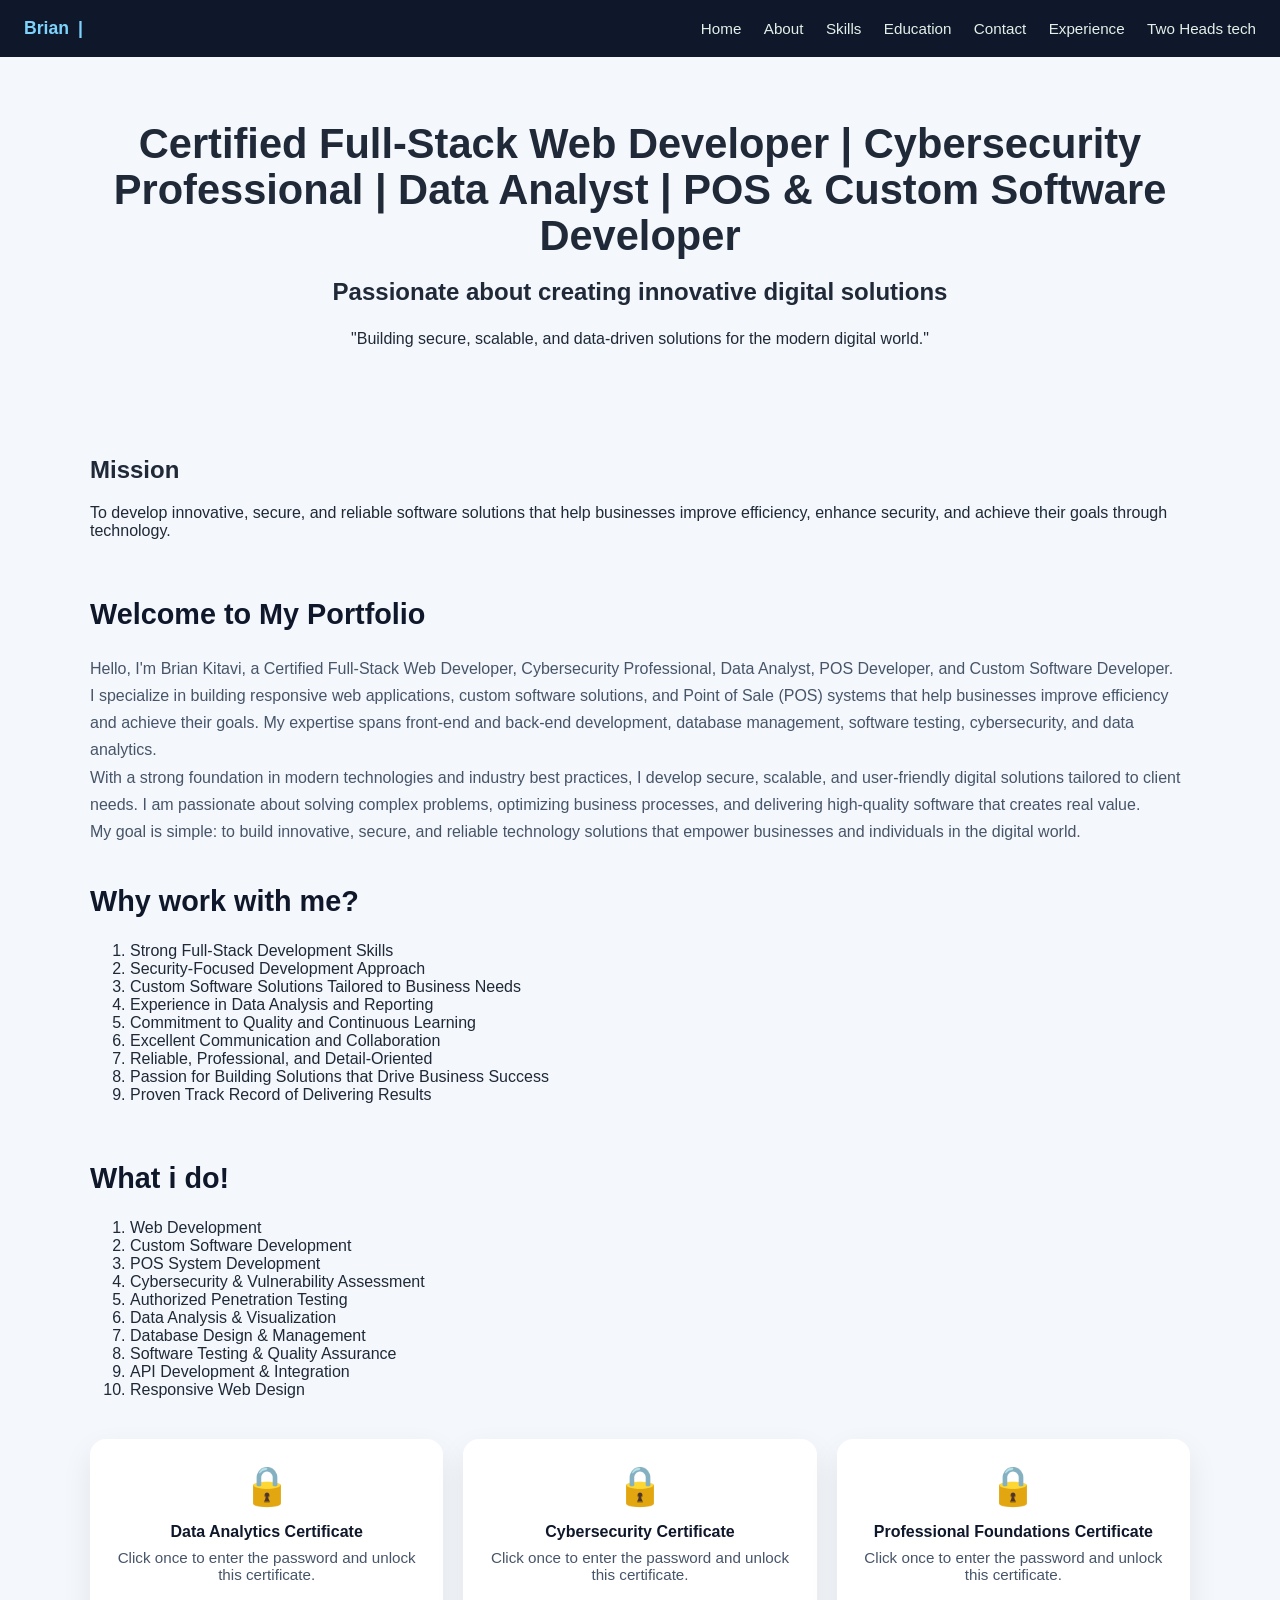
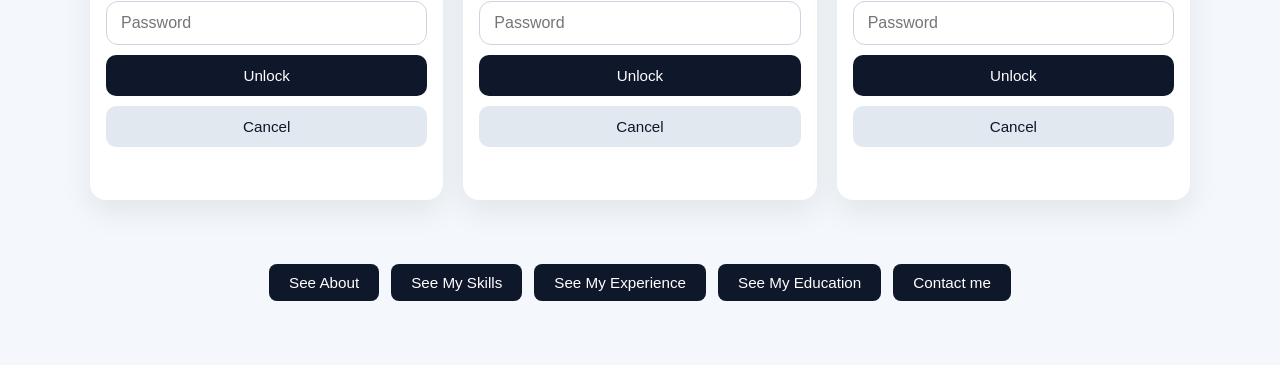
==== index.html @ 3fee1cb8 "Rename Homepage.html to index.html" ====
<!DOCTYPE html>
<html lang="en">
<head>
  <meta charset="UTF-8" />
  <meta name="viewport" content="width=device-width, initial-scale=1.0" />
  <title>Portfolio Home</title>
  <style>
    body {
      margin: 0;
      font-family: Arial, sans-serif;
      background: #f4f7fb;
      color: #1f2937;
    }
    .navbar {
      display: flex;
      justify-content: space-between;
      align-items: center;
      padding: 18px 24px;
      background: #0f172a;
      color: #fff;
    }
    .navbar .brand {
      font-size: 1.1rem;
      font-weight: 700;
      display: flex;
      align-items: center;
      gap: 6px;
    }
    .animated-name {
      color: #7dd3fc;
      position: relative;
      display: inline-block;
    }
    .animated-name::after {
      content: '|';
      display: inline-block;
      margin-left: 4px;
      animation: blink 1s infinite;
    }
    @keyframes blink {
      0%, 50% { opacity: 1; }
      51%, 100% { opacity: 0; }
    }
    .navbar nav a {
      color: #e2f0e9;
      text-decoration: none;
      margin-left: 18px;
      font-size: 0.95rem;
    }
    .navbar nav a:hover {
      color: #7dd3fc;
    }
    .hero {
      max-width: 1100px;
      margin: 0 auto;
      padding: 64px 24px;
      text-align: center;
    }
    .hero h1 {
      font-size: 2.6rem;
      margin: 0 0 16px;
      line-height: 1.1;
    }
    .hero p {
      max-width: 720px;
      margin: 0 auto 24px;
      color: #475569;
      line-height: 1.7;
    }
    .overview {
      max-width: 1100px;
      margin: 0 auto 40px;
      padding: 0 24px;
    }
    .overview h2 {
      margin-top: 0;
      font-size: 1.8rem;
      color: #0f172a;
    }
    .overview p {
      color: #475569;
      line-height: 1.7;
      margin-bottom: 0;
    }
    .gallery {
      max-width: 1100px;
      margin: 0 auto 40px;
      padding: 0 24px;
      display: grid;
      grid-template-columns: repeat(auto-fit, minmax(240px, 1fr));
      gap: 20px;
    }
    .gallery-item {
      background: #fff;
      border-radius: 16px;
      overflow: hidden;
      box-shadow: 0 12px 30px rgba(15, 23, 42, 0.08);
      transition: transform 0.25s ease, box-shadow 0.25s ease;
      text-decoration: none;
      color: inherit;
      cursor: pointer;
      padding: 24px 16px;
      min-height: 180px;
      display: flex;
      flex-direction: column;
      justify-content: center;
      align-items: center;
      text-align: center;
    }
    .gallery-item:hover {
      transform: translateY(-6px);
      box-shadow: 0 18px 40px rgba(15, 23, 42, 0.12);
    }
    .gallery-item .lock-icon {
      font-size: 2.4rem;
      margin-bottom: 14px;
    }
    .gallery-item .card-title {
      font-size: 1rem;
      font-weight: 700;
      color: #0f172a;
    }
    .gallery-item .card-text {
      margin-top: 8px;
      color: #475569;
      font-size: 0.95rem;
    }
    .card-form {
      width: 100%;
      margin-top: 18px;
      display: flex;
      flex-direction: column;
      gap: 10px;
      align-items: stretch;
    }
    .card-form input {
      width: 100%;
      padding: 12px 14px;
      border: 1px solid #cbd5e1;
      border-radius: 12px;
      font-size: 1rem;
      box-sizing: border-box;
    }
    .card-form button {
      padding: 12px 16px;
      font-size: 0.95rem;
      border-radius: 10px;
      border: none;
      cursor: pointer;
    }
    .card-form .unlock-button {
      background: #0f172a;
      color: #fff;
    }
    .card-form .cancel-button {
      background: #e2e8f0;
      color: #0f172a;
    }
    .card-form .password-message {
      margin: 0;
      color: #b91c1c;
      min-height: 1.2rem;
      font-size: 0.95rem;
    }
    .btn-panel {
      max-width: 1100px;
      max-width: 1100px;
      margin: 0 auto 40px;
      padding: 24px;
      display: flex;
      gap: 12px;
      flex-wrap: wrap;
      justify-content: center;
    }
    .btn-panel button {
      padding: 10px 20px;
      background: #0f172a;
      color: #fff;
      border: none;
      border-radius: 8px;
      cursor: pointer;
      font-size: 0.95rem;
      transition: background 0.25s ease;
    }
    .btn-panel button:hover {
      background: #1e293b;
    }
    footer {
      background: #0f172a;
      color: #cbd5e1;
      padding: 24px;
      text-align: center;
      font-size: 0.95rem;
    }

    /* Education password modal */
    .modal-overlay {
      position: fixed;
      inset: 0;
      display: flex;
      align-items: center;
      justify-content: center;
      background: rgba(15, 23, 42, 0.76);
      padding: 20px;
      z-index: 9999;
    }
    .modal-overlay.hidden { display: none; }
    .password-modal {
      width: 100%;
      max-width: 420px;
      background: #fff;
      border-radius: 18px;
      padding: 24px;
      box-shadow: 0 20px 50px rgba(15, 23, 42, 0.22);
    }
    .password-modal h2 { margin: 0 0 12px; font-size: 1.3rem; color: #0f172a; }
    .password-modal p { margin: 0 0 18px; color: #475569; line-height: 1.5; }
    .password-modal input {
      width: 100%;
      padding: 12px 14px;
      border: 1px solid #cbd5e1;
      border-radius: 12px;
      font-size: 1rem;
      margin-bottom: 12px;
      box-sizing: border-box;
    }
    .password-modal .modal-buttons {
      display: flex;
      gap: 10px;
      justify-content: flex-end;
      flex-wrap: wrap;
    }
    .password-modal button {
      border: none;
      padding: 12px 16px;
      border-radius: 12px;
      cursor: pointer;
      font-weight: 700;
      font-size: 0.95rem;
    }
    .password-modal .unlock {
      background: #0f172a;
      color: #fff;
    }
    .password-modal .cancel {
      background: #e5e7eb;
      color: #0f172a;
    }
    .password-modal .password-error {
      margin: 0;
      min-height: 1.2rem;
      color: #b91c1c;
      font-size: 0.95rem;
    }

  </style>
</head>
<body>
  <header class="navbar">
    <div class="brand"> <span id="animatedName" class="animated-name"></span></div>
    <nav>
      <a href="Homepage.html">Home</a>
      <a href="about.html">About</a>
      <a href="skills.html">Skills</a>
      <a href="education.html">Education</a>
      <a href="contact.html">Contact</a>
      <a href="experience.html">Experience</a>
      <a href="Twoheads.html">Two Heads tech</a>
    </nav>
  </header>

  <main>
    <section class="hero">
      <h1>Certified Full-Stack Web Developer | Cybersecurity Professional | Data Analyst | POS & Custom Software Developer</h1>
      <h2>Passionate about creating innovative digital solutions</h2>
      <p><blockquote>"Building secure, scalable, and data-driven solutions for the modern digital world."</blockquote></p>
    </section>
    <section class="overview">
        <div class="container">
        <h1>Mission</h1>
      To develop innovative, secure, and reliable software solutions that help businesses improve efficiency, enhance security, and achieve their goals through technology.
        </div>
        <br>
    </section>
    <section class="overview">
        <div class="container">
            <h2>Welcome to My Portfolio</h2>
            <p>Hello, I'm Brian Kitavi, a Certified Full-Stack Web Developer, Cybersecurity Professional, Data Analyst, POS Developer, and Custom Software Developer.<br>
                I specialize in building responsive web applications, custom software solutions, and Point of Sale (POS) systems that help businesses improve efficiency and achieve their goals. My expertise spans front-end and back-end development, database management, software testing, cybersecurity, and data analytics.<br>
                With a strong foundation in modern technologies and industry best practices, I develop secure, scalable, and user-friendly digital solutions tailored to client needs. I am passionate about solving complex problems, optimizing business processes, and delivering high-quality software that creates real value.<br>
                My goal is simple: to build innovative, secure, and reliable technology solutions that empower businesses and individuals in the digital world.</p>
        </div>
    </section>
    <section class="section overview">
        <div class="card">
          <h2>Why work with me?</h2>
          <ol>
            <li>Strong Full-Stack Development Skills</li>
            <li>Security-Focused Development Approach</li>
            <li>Custom Software Solutions Tailored to Business Needs</li>
            <li>Experience in Data Analysis and Reporting</li>
            <li>Commitment to Quality and Continuous Learning</li>
            <li>Excellent Communication and Collaboration</li>
            <li>Reliable, Professional, and Detail-Oriented </li>
            <li>Passion for Building Solutions that Drive Business Success</li>
            <li>Proven Track Record of Delivering Results</li>
          </ol>

        </div>
        </section>
        <br>
        <section class="section overview" >
          <div class="card" background-color="#e2f0e9">
            <h2>What i do!</h2>
            <ol>
                <li>Web Development</li>
                <li>Custom Software Development</li>
                <li>POS System Development</li>
                <li>Cybersecurity & Vulnerability Assessment</li>
                <li>Authorized Penetration Testing</li>
                <li>Data Analysis & Visualization</li>
                <li>Database Design & Management</li>
                <li>Software Testing & Quality Assurance</li>
                <li>API Development & Integration</li>
                <li>Responsive Web Design</li>
            </ol>
          </div>
        </section>
    </section>

    <section class="gallery" id="gallery">
      <!-- JavaScript will add image cards here -->
    </section>

    <section class="btn-panel">
      <button type="button" data-action="About">See About</button>
      <button type="button" data-action="skills">See My Skills</button>
      <button type="button" data-action="experience">See My Experience</button>
      <button type="button" data-action="education">See My Education</button>
      <button type="button" data-action="contact">Contact me</button>
    </section>
  </main>

  <div id="education-modal" class="modal-overlay hidden" aria-hidden="true">
    <div class="password-modal" role="dialog" aria-modal="true" aria-labelledby="password-modal-title">
      <h2 id="password-modal-title">Unlock Education</h2>
      <p>Enter the password to access the Education section.</p>
      <input id="education-password-input" type="password" placeholder="Password" autocomplete="off" />
      <p id="education-password-error" class="password-error"></p>
      <div class="modal-buttons">
        <button id="education-password-submit" class="unlock" type="button">Unlock</button>
        <button id="education-password-cancel" class="cancel" type="button">Cancel</button>
      </div>
    </div>
  </div>

  <script>
    const images = [
      {
        src: 'Academic.certs/data-analytics-certificate-brian-kitavi.png',
        alt: 'Data Analytics Certificate',
        title: 'Data Analytics Certificate',
        href: 'Academic.certs/data-analytics-certificate-brian-kitavi.png'
      },
      {
        src: 'Academic.certs/159-cybersecurity-certificate-brian-kitavi (2).png',
        alt: 'Cybersecurity Certificate',
        title: 'Cybersecurity Certificate',
        href: 'Academic.certs/159-cybersecurity-certificate-brian-kitavi (2).png'
      },
      {
        src: 'Academic.certs/89-professional-foundations-certificate-brian-kitavi (1).png',
        alt: 'Professional Foundations Certificate',
        title: 'Professional Foundations Certificate',
        href: 'Academic.certs/89-professional-foundations-certificate-brian-kitavi (1).png'
      }

    ];

    const gallery = document.getElementById('gallery');
    const animatedName = document.getElementById('animatedName');
    const nameText = ' Brian Kitavi';
    const certificatePassword = 'Brian2009';

    let nameIndex = 0;
    const nameTimer = setInterval(() => {
      if (animatedName) {
        animatedName.textContent = nameText.slice(0, nameIndex);
      }
      nameIndex += 1;
      if (nameIndex > nameText.length) {
        clearInterval(nameTimer);
      }
    }, 150);

    images.forEach(item => {
      const card = document.createElement('div');
      card.className = 'gallery-item';
      card.tabIndex = 0;

      const icon = document.createElement('div');
      icon.className = 'lock-icon';
      icon.textContent = '🔒';

      const title = document.createElement('span');
      title.className = 'card-title';
      title.textContent = item.title;

      const text = document.createElement('span');
      text.className = 'card-text';
      text.textContent = 'Click once to enter the password and unlock this certificate.';

      const form = document.createElement('div');
      form.className = 'card-form';
      form.hidden = true;

      const input = document.createElement('input');
      input.type = 'password';
      input.placeholder = 'Password';
      input.setAttribute('aria-label', 'Certificate password');

      const unlockButton = document.createElement('button');
      unlockButton.className = 'unlock-button';
      unlockButton.type = 'button';
      unlockButton.textContent = 'Unlock';

      const cancelButton = document.createElement('button');
      cancelButton.className = 'cancel-button';
      cancelButton.type = 'button';
      cancelButton.textContent = 'Cancel';

      const message = document.createElement('p');
      message.className = 'password-message';
      message.textContent = '';

      form.appendChild(input);
      form.appendChild(unlockButton);
      form.appendChild(cancelButton);
      form.appendChild(message);

      card.appendChild(icon);
      card.appendChild(title);
      card.appendChild(text);
      card.appendChild(form);
      gallery.appendChild(card);

      const showForm = () => {
        if (form.hidden) {
          form.hidden = false;
          input.focus();
        }
      };

      const hideForm = () => {
        form.hidden = true;
        input.value = '';
        message.textContent = '';
      };

      const validatePassword = () => {
        if (input.value === certificatePassword) {
          window.open(item.href, '_blank');
          hideForm();
        } else {
          message.textContent = 'Incorrect password. Access denied.';
          input.focus();
        }
      };

      card.addEventListener('click', event => {
        if (event.target === unlockButton || event.target === cancelButton || event.target === input) {
          return;
        }
        showForm();
      });

      card.addEventListener('keydown', event => {
        if (event.key === 'Enter' || event.key === ' ') {
          event.preventDefault();
          showForm();
        }
      });

      unlockButton.addEventListener('click', validatePassword);
      cancelButton.addEventListener('click', hideForm);
      input.addEventListener('keydown', event => {
        if (event.key === 'Enter') {
          event.preventDefault();
          validatePassword();
        }
      });
    });

    const buttons = document.querySelectorAll('.btn-panel button');
    buttons.forEach(button => {
      button.addEventListener('click', function () {
        const action = this.dataset.action;
        if (action === 'About') {
          window.location.href = 'about.html';
        } else if (action === 'skills') {
          window.location.href = 'skills.html';
        } else if (action === 'experience') {
          window.location.href = 'experience.html';
        } else if (action === 'education') {
          showEducationModal('education.html');
        } else if (action === 'contact') {
          window.location.href = 'contact.html';
        }
      });
    });

    document.querySelectorAll('.navbar nav a[href$="education.html"]').forEach(link => {
      link.addEventListener('click', function (e) {
        e.preventDefault();
        showEducationModal(this.href);
      });
    });

    const EDUCATION_PASSWORD = 'Brian2009';
    const educationModal = document.getElementById('education-modal');
    const educationInput = document.getElementById('education-password-input');
    const educationError = document.getElementById('education-password-error');
    const educationSubmit = document.getElementById('education-password-submit');
    const educationCancel = document.getElementById('education-password-cancel');
    let educationTargetHref = 'education.html';

    function showEducationModal(href = 'education.html') {
      educationTargetHref = href;
      educationError.textContent = '';
      educationInput.value = '';
      educationModal.classList.remove('hidden');
      educationModal.setAttribute('aria-hidden', 'false');
      educationInput.focus();
    }

    function hideEducationModal() {
      educationModal.classList.add('hidden');
      educationModal.setAttribute('aria-hidden', 'true');
      educationError.textContent = '';
      educationInput.value = '';
    }

    function validateEducationPassword() {
      if (educationInput.value === EDUCATION_PASSWORD) {
        window.location.href = educationTargetHref;
      } else {
        educationError.textContent = 'Incorrect password. Please try again.';
        educationInput.focus();
      }
    }

    educationSubmit.addEventListener('click', validateEducationPassword);
    educationCancel.addEventListener('click', hideEducationModal);
    educationInput.addEventListener('keydown', function (e) {
      if (e.key === 'Enter') validateEducationPassword();
    });
    educationModal.addEventListener('click', function (e) {
      if (e.target === educationModal) hideEducationModal();
    });

  </script>
</body>
</html>
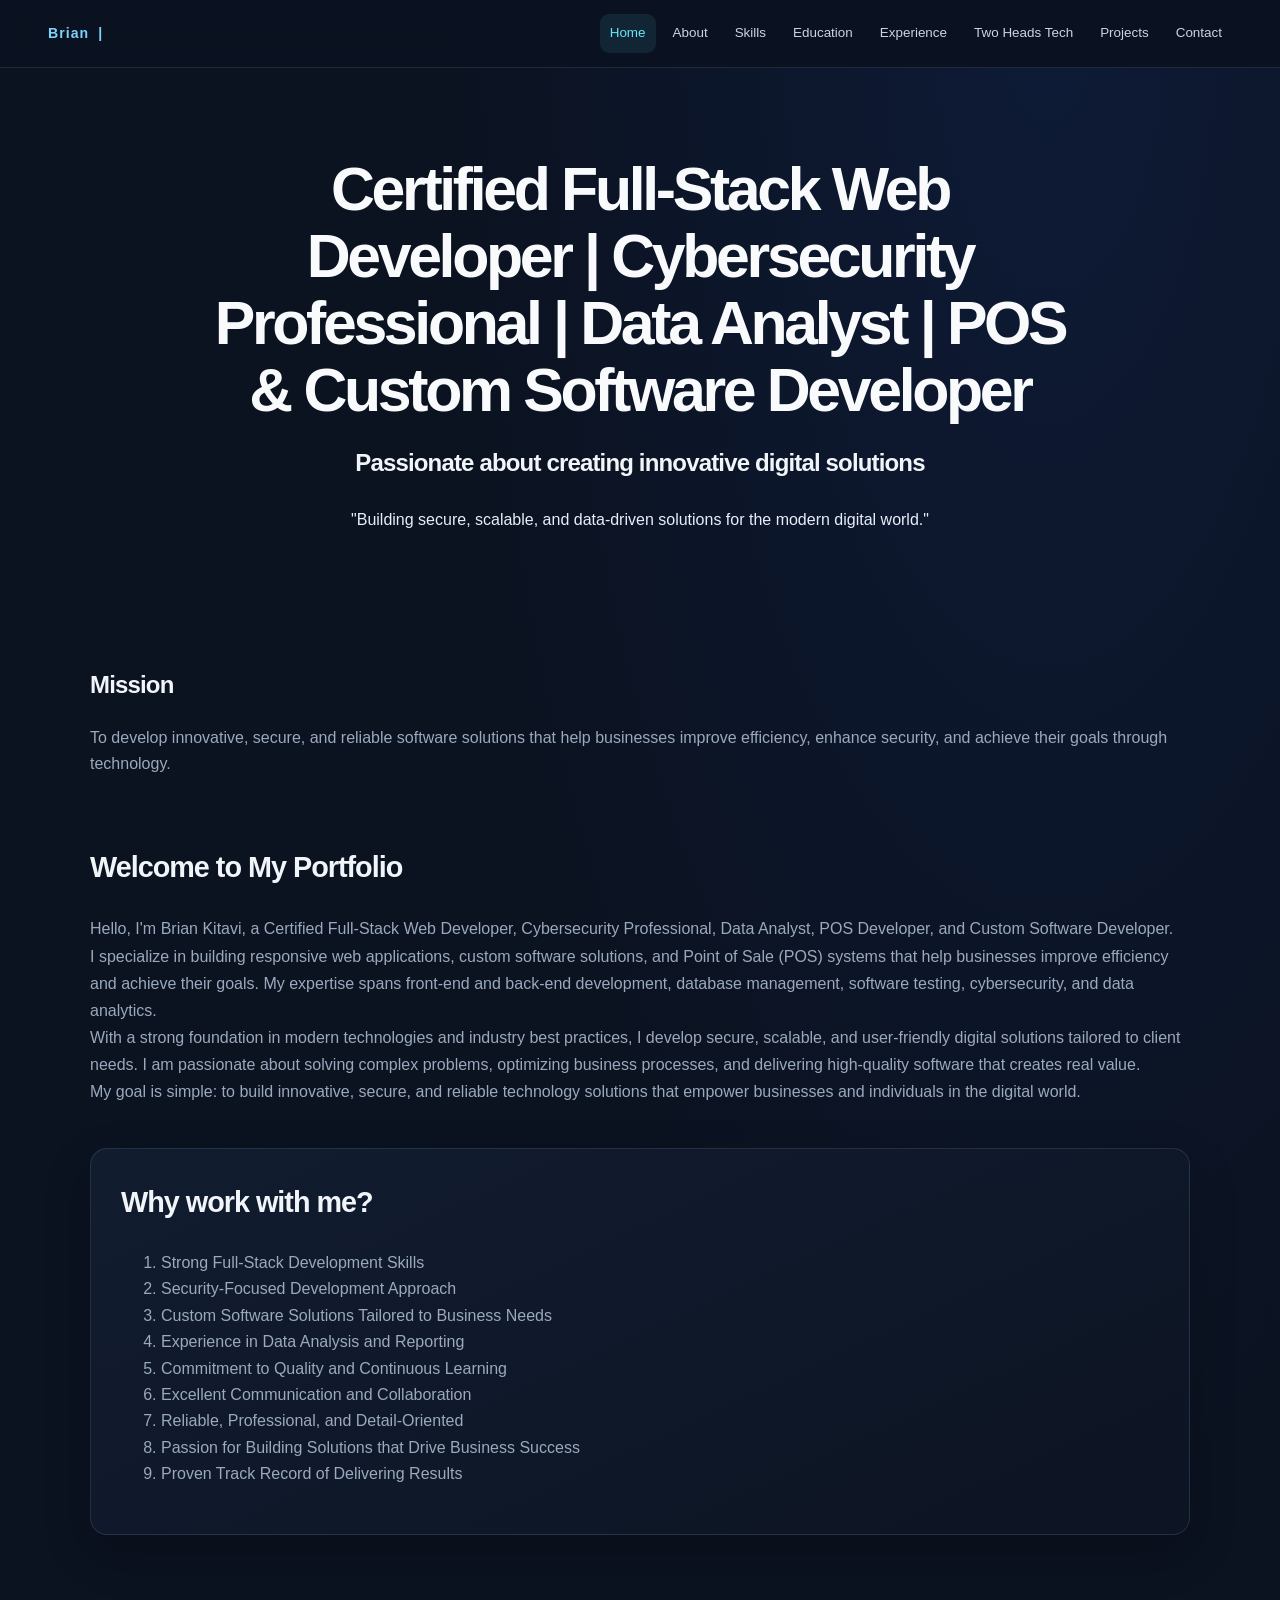
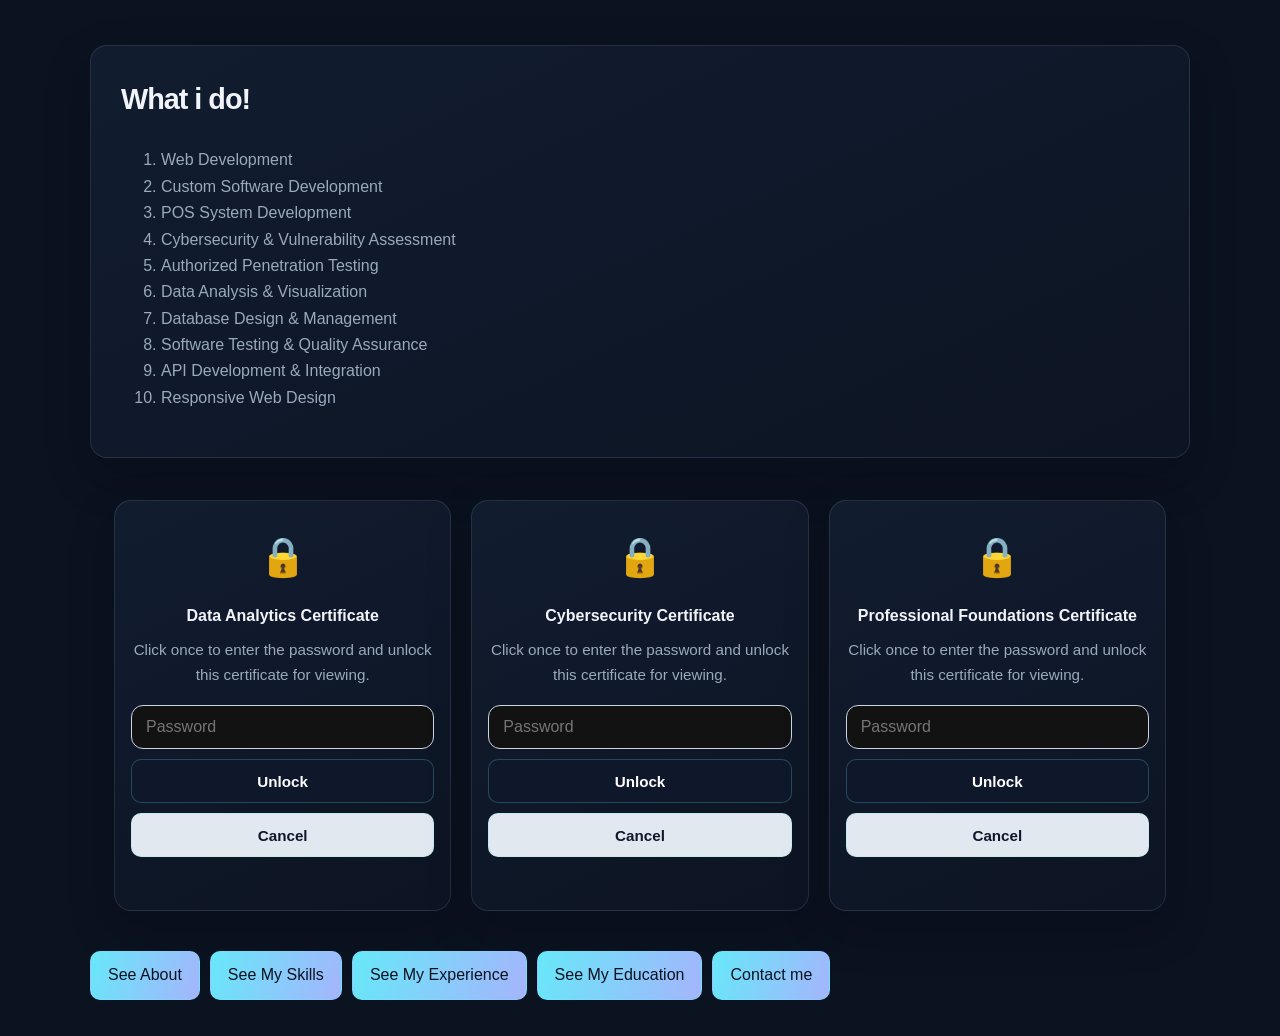
==== commit 7f1f0bfb: "Update portfolio with modern design, projects and assets" ====
--- a/index.html
+++ b/index.html
@@ -1,272 +1,26 @@
-
+﻿
 <!DOCTYPE html>
 <html lang="en">
 <head>
   <meta charset="UTF-8" />
   <meta name="viewport" content="width=device-width, initial-scale=1.0" />
   <title>Portfolio Home</title>
-  <style>
-    body {
-      margin: 0;
-      font-family: Arial, sans-serif;
-      background: #f4f7fb;
-      color: #1f2937;
-    }
-    .navbar {
-      display: flex;
-      justify-content: space-between;
-      align-items: center;
-      padding: 18px 24px;
-      background: #0f172a;
-      color: #fff;
-    }
-    .navbar .brand {
-      font-size: 1.1rem;
-      font-weight: 700;
-      display: flex;
-      align-items: center;
-      gap: 6px;
-    }
-    .animated-name {
-      color: #7dd3fc;
-      position: relative;
-      display: inline-block;
-    }
-    .animated-name::after {
-      content: '|';
-      display: inline-block;
-      margin-left: 4px;
-      animation: blink 1s infinite;
-    }
-    @keyframes blink {
-      0%, 50% { opacity: 1; }
-      51%, 100% { opacity: 0; }
-    }
-    .navbar nav a {
-      color: #e2f0e9;
-      text-decoration: none;
-      margin-left: 18px;
-      font-size: 0.95rem;
-    }
-    .navbar nav a:hover {
-      color: #7dd3fc;
-    }
-    .hero {
-      max-width: 1100px;
-      margin: 0 auto;
-      padding: 64px 24px;
-      text-align: center;
-    }
-    .hero h1 {
-      font-size: 2.6rem;
-      margin: 0 0 16px;
-      line-height: 1.1;
-    }
-    .hero p {
-      max-width: 720px;
-      margin: 0 auto 24px;
-      color: #475569;
-      line-height: 1.7;
-    }
-    .overview {
-      max-width: 1100px;
-      margin: 0 auto 40px;
-      padding: 0 24px;
-    }
-    .overview h2 {
-      margin-top: 0;
-      font-size: 1.8rem;
-      color: #0f172a;
-    }
-    .overview p {
-      color: #475569;
-      line-height: 1.7;
-      margin-bottom: 0;
-    }
-    .gallery {
-      max-width: 1100px;
-      margin: 0 auto 40px;
-      padding: 0 24px;
-      display: grid;
-      grid-template-columns: repeat(auto-fit, minmax(240px, 1fr));
-      gap: 20px;
-    }
-    .gallery-item {
-      background: #fff;
-      border-radius: 16px;
-      overflow: hidden;
-      box-shadow: 0 12px 30px rgba(15, 23, 42, 0.08);
-      transition: transform 0.25s ease, box-shadow 0.25s ease;
-      text-decoration: none;
-      color: inherit;
-      cursor: pointer;
-      padding: 24px 16px;
-      min-height: 180px;
-      display: flex;
-      flex-direction: column;
-      justify-content: center;
-      align-items: center;
-      text-align: center;
-    }
-    .gallery-item:hover {
-      transform: translateY(-6px);
-      box-shadow: 0 18px 40px rgba(15, 23, 42, 0.12);
-    }
-    .gallery-item .lock-icon {
-      font-size: 2.4rem;
-      margin-bottom: 14px;
-    }
-    .gallery-item .card-title {
-      font-size: 1rem;
-      font-weight: 700;
-      color: #0f172a;
-    }
-    .gallery-item .card-text {
-      margin-top: 8px;
-      color: #475569;
-      font-size: 0.95rem;
-    }
-    .card-form {
-      width: 100%;
-      margin-top: 18px;
-      display: flex;
-      flex-direction: column;
-      gap: 10px;
-      align-items: stretch;
-    }
-    .card-form input {
-      width: 100%;
-      padding: 12px 14px;
-      border: 1px solid #cbd5e1;
-      border-radius: 12px;
-      font-size: 1rem;
-      box-sizing: border-box;
-    }
-    .card-form button {
-      padding: 12px 16px;
-      font-size: 0.95rem;
-      border-radius: 10px;
-      border: none;
-      cursor: pointer;
-    }
-    .card-form .unlock-button {
-      background: #0f172a;
-      color: #fff;
-    }
-    .card-form .cancel-button {
-      background: #e2e8f0;
-      color: #0f172a;
-    }
-    .card-form .password-message {
-      margin: 0;
-      color: #b91c1c;
-      min-height: 1.2rem;
-      font-size: 0.95rem;
-    }
-    .btn-panel {
-      max-width: 1100px;
-      max-width: 1100px;
-      margin: 0 auto 40px;
-      padding: 24px;
-      display: flex;
-      gap: 12px;
-      flex-wrap: wrap;
-      justify-content: center;
-    }
-    .btn-panel button {
-      padding: 10px 20px;
-      background: #0f172a;
-      color: #fff;
-      border: none;
-      border-radius: 8px;
-      cursor: pointer;
-      font-size: 0.95rem;
-      transition: background 0.25s ease;
-    }
-    .btn-panel button:hover {
-      background: #1e293b;
-    }
-    footer {
-      background: #0f172a;
-      color: #cbd5e1;
-      padding: 24px;
-      text-align: center;
-      font-size: 0.95rem;
-    }
-
-    /* Education password modal */
-    .modal-overlay {
-      position: fixed;
-      inset: 0;
-      display: flex;
-      align-items: center;
-      justify-content: center;
-      background: rgba(15, 23, 42, 0.76);
-      padding: 20px;
-      z-index: 9999;
-    }
-    .modal-overlay.hidden { display: none; }
-    .password-modal {
-      width: 100%;
-      max-width: 420px;
-      background: #fff;
-      border-radius: 18px;
-      padding: 24px;
-      box-shadow: 0 20px 50px rgba(15, 23, 42, 0.22);
-    }
-    .password-modal h2 { margin: 0 0 12px; font-size: 1.3rem; color: #0f172a; }
-    .password-modal p { margin: 0 0 18px; color: #475569; line-height: 1.5; }
-    .password-modal input {
-      width: 100%;
-      padding: 12px 14px;
-      border: 1px solid #cbd5e1;
-      border-radius: 12px;
-      font-size: 1rem;
-      margin-bottom: 12px;
-      box-sizing: border-box;
-    }
-    .password-modal .modal-buttons {
-      display: flex;
-      gap: 10px;
-      justify-content: flex-end;
-      flex-wrap: wrap;
-    }
-    .password-modal button {
-      border: none;
-      padding: 12px 16px;
-      border-radius: 12px;
-      cursor: pointer;
-      font-weight: 700;
-      font-size: 0.95rem;
-    }
-    .password-modal .unlock {
-      background: #0f172a;
-      color: #fff;
-    }
-    .password-modal .cancel {
-      background: #e5e7eb;
-      color: #0f172a;
-    }
-    .password-modal .password-error {
-      margin: 0;
-      min-height: 1.2rem;
-      color: #b91c1c;
-      font-size: 0.95rem;
-    }
-
-  </style>
+  <link rel="stylesheet" href="css/Homepage.css" />
+  <link rel="stylesheet" href="css/site.css" />
+  <link rel="stylesheet" href="css/portfolio-theme.css" />
 </head>
 <body>
   <header class="navbar">
-    <div class="brand"> <span id="animatedName" class="animated-name"></span></div>
-    <nav>
-      <a href="Homepage.html">Home</a>
+    <a class="brand" href="index.html"><span id="animatedName" class="animated-name"></span></a>
+    <nav aria-label="Main navigation">
+      <a href="index.html" aria-current="page">Home</a>
       <a href="about.html">About</a>
       <a href="skills.html">Skills</a>
       <a href="education.html">Education</a>
+      <a href="experience.html">Experience</a>
+      <a href="Twoheads.html">Two Heads Tech</a>
+      <a href="Projects.html">Projects</a>
       <a href="contact.html">Contact</a>
-      <a href="experience.html">Experience</a>
-      <a href="Twoheads.html">Two Heads tech</a>
     </nav>
   </header>
 
@@ -355,210 +109,7 @@
     </div>
   </div>
 
-  <script>
-    const images = [
-      {
-        src: 'Academic.certs/data-analytics-certificate-brian-kitavi.png',
-        alt: 'Data Analytics Certificate',
-        title: 'Data Analytics Certificate',
-        href: 'Academic.certs/data-analytics-certificate-brian-kitavi.png'
-      },
-      {
-        src: 'Academic.certs/159-cybersecurity-certificate-brian-kitavi (2).png',
-        alt: 'Cybersecurity Certificate',
-        title: 'Cybersecurity Certificate',
-        href: 'Academic.certs/159-cybersecurity-certificate-brian-kitavi (2).png'
-      },
-      {
-        src: 'Academic.certs/89-professional-foundations-certificate-brian-kitavi (1).png',
-        alt: 'Professional Foundations Certificate',
-        title: 'Professional Foundations Certificate',
-        href: 'Academic.certs/89-professional-foundations-certificate-brian-kitavi (1).png'
-      }
-
-    ];
-
-    const gallery = document.getElementById('gallery');
-    const animatedName = document.getElementById('animatedName');
-    const nameText = ' Brian Kitavi';
-    const certificatePassword = 'Brian2009';
-
-    let nameIndex = 0;
-    const nameTimer = setInterval(() => {
-      if (animatedName) {
-        animatedName.textContent = nameText.slice(0, nameIndex);
-      }
-      nameIndex += 1;
-      if (nameIndex > nameText.length) {
-        clearInterval(nameTimer);
-      }
-    }, 150);
-
-    images.forEach(item => {
-      const card = document.createElement('div');
-      card.className = 'gallery-item';
-      card.tabIndex = 0;
-
-      const icon = document.createElement('div');
-      icon.className = 'lock-icon';
-      icon.textContent = '🔒';
-
-      const title = document.createElement('span');
-      title.className = 'card-title';
-      title.textContent = item.title;
-
-      const text = document.createElement('span');
-      text.className = 'card-text';
-      text.textContent = 'Click once to enter the password and unlock this certificate.';
-
-      const form = document.createElement('div');
-      form.className = 'card-form';
-      form.hidden = true;
-
-      const input = document.createElement('input');
-      input.type = 'password';
-      input.placeholder = 'Password';
-      input.setAttribute('aria-label', 'Certificate password');
-
-      const unlockButton = document.createElement('button');
-      unlockButton.className = 'unlock-button';
-      unlockButton.type = 'button';
-      unlockButton.textContent = 'Unlock';
-
-      const cancelButton = document.createElement('button');
-      cancelButton.className = 'cancel-button';
-      cancelButton.type = 'button';
-      cancelButton.textContent = 'Cancel';
-
-      const message = document.createElement('p');
-      message.className = 'password-message';
-      message.textContent = '';
-
-      form.appendChild(input);
-      form.appendChild(unlockButton);
-      form.appendChild(cancelButton);
-      form.appendChild(message);
-
-      card.appendChild(icon);
-      card.appendChild(title);
-      card.appendChild(text);
-      card.appendChild(form);
-      gallery.appendChild(card);
-
-      const showForm = () => {
-        if (form.hidden) {
-          form.hidden = false;
-          input.focus();
-        }
-      };
-
-      const hideForm = () => {
-        form.hidden = true;
-        input.value = '';
-        message.textContent = '';
-      };
-
-      const validatePassword = () => {
-        if (input.value === certificatePassword) {
-          window.open(item.href, '_blank');
-          hideForm();
-        } else {
-          message.textContent = 'Incorrect password. Access denied.';
-          input.focus();
-        }
-      };
-
-      card.addEventListener('click', event => {
-        if (event.target === unlockButton || event.target === cancelButton || event.target === input) {
-          return;
-        }
-        showForm();
-      });
-
-      card.addEventListener('keydown', event => {
-        if (event.key === 'Enter' || event.key === ' ') {
-          event.preventDefault();
-          showForm();
-        }
-      });
-
-      unlockButton.addEventListener('click', validatePassword);
-      cancelButton.addEventListener('click', hideForm);
-      input.addEventListener('keydown', event => {
-        if (event.key === 'Enter') {
-          event.preventDefault();
-          validatePassword();
-        }
-      });
-    });
-
-    const buttons = document.querySelectorAll('.btn-panel button');
-    buttons.forEach(button => {
-      button.addEventListener('click', function () {
-        const action = this.dataset.action;
-        if (action === 'About') {
-          window.location.href = 'about.html';
-        } else if (action === 'skills') {
-          window.location.href = 'skills.html';
-        } else if (action === 'experience') {
-          window.location.href = 'experience.html';
-        } else if (action === 'education') {
-          showEducationModal('education.html');
-        } else if (action === 'contact') {
-          window.location.href = 'contact.html';
-        }
-      });
-    });
-
-    document.querySelectorAll('.navbar nav a[href$="education.html"]').forEach(link => {
-      link.addEventListener('click', function (e) {
-        e.preventDefault();
-        showEducationModal(this.href);
-      });
-    });
-
-    const EDUCATION_PASSWORD = 'Brian2009';
-    const educationModal = document.getElementById('education-modal');
-    const educationInput = document.getElementById('education-password-input');
-    const educationError = document.getElementById('education-password-error');
-    const educationSubmit = document.getElementById('education-password-submit');
-    const educationCancel = document.getElementById('education-password-cancel');
-    let educationTargetHref = 'education.html';
-
-    function showEducationModal(href = 'education.html') {
-      educationTargetHref = href;
-      educationError.textContent = '';
-      educationInput.value = '';
-      educationModal.classList.remove('hidden');
-      educationModal.setAttribute('aria-hidden', 'false');
-      educationInput.focus();
-    }
-
-    function hideEducationModal() {
-      educationModal.classList.add('hidden');
-      educationModal.setAttribute('aria-hidden', 'true');
-      educationError.textContent = '';
-      educationInput.value = '';
-    }
-
-    function validateEducationPassword() {
-      if (educationInput.value === EDUCATION_PASSWORD) {
-        window.location.href = educationTargetHref;
-      } else {
-        educationError.textContent = 'Incorrect password. Please try again.';
-        educationInput.focus();
-      }
-    }
-
-    educationSubmit.addEventListener('click', validateEducationPassword);
-    educationCancel.addEventListener('click', hideEducationModal);
-    educationInput.addEventListener('keydown', function (e) {
-      if (e.key === 'Enter') validateEducationPassword();
-    });
-    educationModal.addEventListener('click', function (e) {
-      if (e.target === educationModal) hideEducationModal();
-    });
-
-  </script>
+  <script src="js/Homepage.js"></script>
 </body>
 </html>
+
--- a/css/Homepage.css
+++ b/css/Homepage.css
@@ -0,0 +1,250 @@
+body {
+      margin: 0;
+      font-family: Arial, sans-serif;
+      background: #f4f7fb;
+      color: #1f2937;
+    }
+    .navbar {
+      display: flex;
+      justify-content: space-between;
+      align-items: center;
+      padding: 18px 24px;
+      background: #0f172a;
+      color: #fff;
+    }
+    .navbar .brand {
+      font-size: 1.1rem;
+      font-weight: 700;
+      display: flex;
+      align-items: center;
+      gap: 6px;
+    }
+    .animated-name {
+      color: #7dd3fc;
+      position: relative;
+      display: inline-block;
+    }
+    .animated-name::after {
+      content: '|';
+      display: inline-block;
+      margin-left: 4px;
+      animation: blink 1s infinite;
+    }
+    @keyframes blink {
+      0%, 50% { opacity: 1; }
+      51%, 100% { opacity: 0; }
+    }
+    .navbar nav a {
+      color: #e2f0e9;
+      text-decoration: none;
+      margin-left: 18px;
+      font-size: 0.95rem;
+    }
+    .navbar nav a:hover {
+      color: #7dd3fc;
+    }
+    .hero {
+      max-width: 1100px;
+      margin: 0 auto;
+      padding: 64px 24px;
+      text-align: center;
+    }
+    .hero h1 {
+      font-size: 2.6rem;
+      margin: 0 0 16px;
+      line-height: 1.1;
+    }
+    .hero p {
+      max-width: 720px;
+      margin: 0 auto 24px;
+      color: #475569;
+      line-height: 1.7;
+    }
+    .overview {
+      max-width: 1100px;
+      margin: 0 auto 40px;
+      padding: 0 24px;
+    }
+    .overview h2 {
+      margin-top: 0;
+      font-size: 1.8rem;
+      color: #0f172a;
+    }
+    .overview p {
+      color: #475569;
+      line-height: 1.7;
+      margin-bottom: 0;
+    }
+    .gallery {
+      max-width: 1100px;
+      margin: 0 auto 40px;
+      padding: 0 24px;
+      display: grid;
+      grid-template-columns: repeat(auto-fit, minmax(240px, 1fr));
+      gap: 20px;
+    }
+    .gallery-item {
+      background: #fff;
+      border-radius: 16px;
+      overflow: hidden;
+      box-shadow: 0 12px 30px rgba(15, 23, 42, 0.08);
+      transition: transform 0.25s ease, box-shadow 0.25s ease;
+      text-decoration: none;
+      color: inherit;
+      cursor: pointer;
+      padding: 24px 16px;
+      min-height: 180px;
+      display: flex;
+      flex-direction: column;
+      justify-content: center;
+      align-items: center;
+      text-align: center;
+    }
+    .gallery-item:hover {
+      transform: translateY(-6px);
+      box-shadow: 0 18px 40px rgba(15, 23, 42, 0.12);
+    }
+    .gallery-item .lock-icon {
+      font-size: 2.4rem;
+      margin-bottom: 14px;
+    }
+    .gallery-item .card-title {
+      font-size: 1rem;
+      font-weight: 700;
+      color: #0f172a;
+    }
+    .gallery-item .card-text {
+      margin-top: 8px;
+      color: #475569;
+      font-size: 0.95rem;
+    }
+    .card-form {
+      width: 100%;
+      margin-top: 18px;
+      display: flex;
+      flex-direction: column;
+      gap: 10px;
+      align-items: stretch;
+    }
+    .card-form input {
+      width: 100%;
+      padding: 12px 14px;
+      border: 1px solid #cbd5e1;
+      border-radius: 12px;
+      font-size: 1rem;
+      box-sizing: border-box;
+    }
+    .card-form button {
+      padding: 12px 16px;
+      font-size: 0.95rem;
+      border-radius: 10px;
+      border: none;
+      cursor: pointer;
+    }
+    .card-form .unlock-button {
+      background: #0f172a;
+      color: #fff;
+    }
+    .card-form .cancel-button {
+      background: #e2e8f0;
+      color: #0f172a;
+    }
+    .card-form .password-message {
+      margin: 0;
+      color: #b91c1c;
+      min-height: 1.2rem;
+      font-size: 0.95rem;
+    }
+    .card-form a {
+      display: none;
+    }
+    .btn-panel {
+      max-width: 1100px;
+      max-width: 1100px;
+      margin: 0 auto 40px;
+      padding: 24px;
+      display: flex;
+      gap: 12px;
+      flex-wrap: wrap;
+      justify-content: center;
+    }
+    .btn-panel button {
+      padding: 10px 20px;
+      background: #0f172a;
+      color: #fff;
+      border: none;
+      border-radius: 8px;
+      cursor: pointer;
+      font-size: 0.95rem;
+      transition: background 0.25s ease;
+    }
+    .btn-panel button:hover {
+      background: #1e293b;
+    }
+    footer {
+      background: #0f172a;
+      color: #cbd5e1;
+      padding: 24px;
+      text-align: center;
+      font-size: 0.95rem;
+    }
+
+    /* Education password modal */
+    .modal-overlay {
+      position: fixed;
+      inset: 0;
+      display: flex;
+      align-items: center;
+      justify-content: center;
+      background: rgba(15, 23, 42, 0.76);
+      padding: 20px;
+      z-index: 9999;
+    }
+    .modal-overlay.hidden { display: none; }
+    .password-modal {
+      width: 100%;
+      max-width: 420px;
+      background: #fff;
+      border-radius: 18px;
+      padding: 24px;
+      box-shadow: 0 20px 50px rgba(15, 23, 42, 0.22);
+    }
+    .password-modal h2 { margin: 0 0 12px; font-size: 1.3rem; color: #0f172a; }
+    .password-modal p { margin: 0 0 18px; color: #475569; line-height: 1.5; }
+    .password-modal input {
+      width: 100%;
+      padding: 12px 14px;
+      border: 1px solid #cbd5e1;
+      border-radius: 12px;
+      font-size: 1rem;
+      margin-bottom: 12px;
+      box-sizing: border-box;
+    }
+    .password-modal .modal-buttons {
+      display: flex;
+      gap: 10px;
+      justify-content: flex-end;
+      flex-wrap: wrap;
+    }
+    .password-modal button {
+      border: none;
+      padding: 12px 16px;
+      border-radius: 12px;
+      cursor: pointer;
+      font-weight: 700;
+      font-size: 0.95rem;
+    }
+    .password-modal .unlock {
+      background: #0f172a;
+      color: #fff;
+    }
+    .password-modal .cancel {
+      background: #e5e7eb;
+      color: #0f172a;
+    }
+    .password-modal .password-error {
+      margin: 0;
+      min-height: 1.2rem;
+      color: #b91c1c;
+      font-size: 0.95rem;
+    }
--- a/css/site.css
+++ b/css/site.css
@@ -0,0 +1,395 @@
+:root {
+  color-scheme: light;
+  --color-ink: #172554;
+  --color-text: #334155;
+  --color-muted: #64748b;
+  --color-accent: #0284c7;
+  --color-accent-dark: #0369a1;
+  --color-surface: #fff;
+  --color-border: #dbe5f0;
+  --shadow-card: 0 16px 40px rgba(15, 23, 42, 0.08);
+}
+
+*,
+*::before,
+*::after {
+  box-sizing: border-box;
+}
+
+html {
+  min-width: 320px;
+  scroll-behavior: smooth;
+}
+
+body {
+  min-height: 100vh;
+  background:
+    radial-gradient(ellipse at 10% 0%, rgba(186, 230, 253, 0.32), transparent 35rem),
+    #f4f7fb;
+  color: var(--color-text);
+  font-family: Inter, "Segoe UI", Arial, sans-serif;
+  line-height: 1.65;
+  -webkit-font-smoothing: antialiased;
+}
+
+img,
+svg,
+video {
+  max-width: 100%;
+}
+
+.navbar {
+  gap: 20px;
+  padding: 16px clamp(18px, 4vw, 48px);
+  background: rgba(15, 23, 42, 0.97);
+  box-shadow: 0 8px 26px rgba(15, 23, 42, 0.14);
+}
+
+.navbar .brand {
+  flex: 0 0 auto;
+  letter-spacing: 0.035em;
+}
+
+.navbar nav {
+  display: flex;
+  flex-wrap: wrap;
+  justify-content: flex-end;
+  gap: 4px 8px;
+}
+
+.navbar nav a {
+  display: inline-flex;
+  align-items: center;
+  min-height: 40px;
+  margin-left: 0;
+  padding: 7px 10px;
+  border-radius: 9px;
+  color: #e2e8f0;
+  transition: background-color 160ms ease, color 160ms ease;
+}
+
+.navbar nav a:hover,
+.navbar nav a:focus-visible {
+  background: rgba(125, 211, 252, 0.12);
+  color: #7dd3fc;
+}
+
+.hero {
+  padding-block: clamp(42px, 8vw, 88px);
+}
+
+.hero h1 {
+  color: var(--color-ink);
+  font-size: clamp(2rem, 5vw, 3.65rem);
+  letter-spacing: -0.045em;
+  text-wrap: balance;
+}
+
+.hero h2,
+.overview h2,
+.section h2,
+.card h1,
+.card h2 {
+  color: var(--color-ink);
+  letter-spacing: -0.025em;
+  text-wrap: balance;
+}
+
+.hero p,
+.overview p,
+.section p,
+.card p {
+  color: var(--color-muted);
+}
+
+.overview,
+.content,
+.gallery,
+.section {
+  width: min(100% - 40px, 1100px);
+}
+
+.overview {
+  padding-inline: 0;
+}
+
+.section {
+  padding-inline: 0;
+}
+
+.card,
+.feature-item,
+.highlight,
+.gallery-item {
+  border: 1px solid rgba(219, 229, 240, 0.85);
+  box-shadow: var(--shadow-card);
+}
+
+.card {
+  border-radius: 20px;
+  background: rgba(255, 255, 255, 0.94);
+}
+
+.feature-item,
+.highlight {
+  border-radius: 16px;
+  transition: transform 180ms ease, box-shadow 180ms ease;
+}
+
+.feature-item:hover,
+.highlight:hover {
+  transform: translateY(-3px);
+  box-shadow: 0 18px 38px rgba(15, 23, 42, 0.11);
+}
+
+.btn,
+.btn-panel button,
+.card-form button {
+  min-height: 44px;
+  font-weight: 700;
+  transition: transform 160ms ease, background-color 160ms ease, box-shadow 160ms ease;
+}
+
+.btn:hover,
+.btn-panel button:hover,
+.card-form button:hover {
+  transform: translateY(-2px);
+  box-shadow: 0 8px 18px rgba(2, 132, 199, 0.2);
+}
+
+.btn:focus-visible,
+.btn-panel button:focus-visible,
+.card-form button:focus-visible,
+.password-modal button:focus-visible,
+.navbar a:focus-visible {
+  outline: 3px solid #38bdf8;
+  outline-offset: 3px;
+}
+
+.gallery-item {
+  border-radius: 18px;
+}
+
+.education-table {
+  overflow: hidden;
+  border-radius: 12px;
+}
+
+.education-table th {
+  background: #eff6ff;
+}
+
+.education-table tr:last-child td {
+  border-bottom: 0;
+}
+
+.contact-list li {
+  overflow-wrap: anywhere;
+}
+
+.contact-list a {
+  color: var(--color-accent-dark);
+  font-weight: 600;
+}
+
+.modal-overlay {
+  overflow-y: auto;
+  backdrop-filter: blur(5px);
+}
+
+.password-modal {
+  border: 1px solid var(--color-border);
+  border-radius: 20px;
+}
+
+footer {
+  margin-top: 40px;
+}
+
+@media (min-width: 1200px) {
+  .navbar {
+    padding-inline: max(48px, calc((100vw - 1200px) / 2));
+  }
+}
+
+@media (max-width: 900px) {
+  .navbar {
+    align-items: flex-start;
+  }
+
+  .navbar nav {
+    gap: 2px;
+  }
+
+  .navbar nav a {
+    padding-inline: 8px;
+    font-size: 0.9rem;
+  }
+
+  .education-table th,
+  .education-table td {
+    padding: 12px;
+  }
+}
+
+@media (max-width: 640px) {
+  .navbar {
+    position: relative;
+    flex-direction: column;
+    align-items: stretch;
+    gap: 10px;
+    padding: 16px 18px;
+  }
+
+  .navbar nav {
+    display: grid;
+    grid-template-columns: repeat(2, minmax(0, 1fr));
+    justify-content: stretch;
+    gap: 4px;
+    width: 100%;
+  }
+
+  .navbar nav a {
+    justify-content: center;
+    min-width: 0;
+    min-height: 42px;
+    padding-inline: 6px;
+    text-align: center;
+    font-size: 0.88rem;
+  }
+
+  .brand-text span {
+    font-size: 0.82rem;
+  }
+
+  .hero {
+    padding: 40px 20px;
+  }
+
+  .hero h1 {
+    font-size: clamp(1.9rem, 9vw, 2.65rem);
+    line-height: 1.12;
+  }
+
+  .hero h2 {
+    font-size: 1.2rem;
+  }
+
+  .overview,
+  .content,
+  .gallery,
+  .section {
+    width: min(100% - 32px, 1100px);
+  }
+
+  .overview {
+    margin-bottom: 28px;
+  }
+
+  .card {
+    padding: 20px;
+    border-radius: 16px;
+  }
+
+  .highlight-grid,
+  .feature-list {
+    grid-template-columns: minmax(0, 1fr);
+  }
+
+  .btn-panel,
+  .button-row {
+    justify-content: stretch;
+  }
+
+  .btn-panel button,
+  .button-row .btn {
+    flex: 1 1 100%;
+  }
+
+  .education-table {
+    display: block;
+    width: 100%;
+    overflow: visible;
+    white-space: normal;
+  }
+
+  .education-table thead,
+  .education-table tbody {
+    display: block;
+  }
+
+  .education-table tr {
+    display: grid;
+    grid-template-columns: minmax(0, 1fr) auto;
+    align-items: start;
+  }
+
+  .education-table th,
+  .education-table td {
+    min-width: 0;
+  }
+
+  .education-table td:first-child {
+    overflow-wrap: anywhere;
+  }
+
+  .education-table th,
+  .education-table td {
+    padding: 10px;
+    font-size: 0.9rem;
+  }
+
+  .education-duration {
+    width: auto;
+    min-width: 0;
+  }
+
+  .modal-overlay {
+    align-items: flex-start;
+    padding: 16px;
+  }
+
+  .password-modal {
+    margin-block: auto;
+    padding: 20px;
+  }
+
+  .password-modal .modal-buttons {
+    display: grid;
+    grid-template-columns: 1fr 1fr;
+  }
+
+  .password-modal button {
+    min-height: 44px;
+  }
+
+  footer {
+    margin-top: 28px;
+    padding: 20px 16px;
+  }
+}
+
+@media (max-width: 380px) {
+  .navbar nav {
+    grid-template-columns: 1fr 1fr;
+  }
+
+  .navbar nav a {
+    font-size: 0.82rem;
+  }
+
+  .gallery {
+    grid-template-columns: minmax(0, 1fr);
+  }
+}
+
+@media (prefers-reduced-motion: reduce) {
+  *,
+  *::before,
+  *::after {
+    scroll-behavior: auto !important;
+    animation-duration: 0.01ms !important;
+    animation-iteration-count: 1 !important;
+    transition-duration: 0.01ms !important;
+  }
+}
--- a/css/portfolio-theme.css
+++ b/css/portfolio-theme.css
@@ -0,0 +1,348 @@
+:root {
+  color-scheme: dark;
+  --portfolio-bg: #0b1220;
+  --portfolio-surface: #111b2d;
+  --portfolio-surface-raised: #152238;
+  --portfolio-text: #e7eefb;
+  --portfolio-muted: #9aa9bd;
+  --portfolio-accent: #67e8f9;
+  --portfolio-border: rgba(148, 163, 184, 0.17);
+  --portfolio-shadow: 0 18px 48px rgba(0, 0, 0, 0.2);
+}
+
+body {
+  min-height: 100vh;
+  background:
+    radial-gradient(ellipse at 82% 0%, rgba(37, 99, 235, 0.11), transparent 38rem),
+    var(--portfolio-bg);
+  color: var(--portfolio-text);
+}
+
+.navbar {
+  position: sticky;
+  top: 0;
+  z-index: 20;
+  gap: 20px;
+  padding: 14px clamp(18px, 4vw, 48px);
+  border-bottom: 1px solid var(--portfolio-border);
+  background: rgba(11, 18, 32, 0.94);
+  box-shadow: none;
+  backdrop-filter: blur(16px);
+}
+
+.navbar .brand {
+  flex: 0 0 auto;
+  color: #f8fafc;
+  font-size: 0.88rem;
+  font-weight: 800;
+  letter-spacing: 0.075em;
+  text-decoration: none;
+}
+
+.navbar nav {
+  display: flex;
+  flex-wrap: wrap;
+  justify-content: flex-end;
+  gap: 4px 7px;
+}
+
+.navbar nav a {
+  display: inline-flex;
+  min-height: 39px;
+  align-items: center;
+  margin: 0;
+  padding: 7px 10px;
+  border-radius: 9px;
+  color: #cbd5e1;
+  font-size: 0.84rem;
+  text-decoration: none;
+  transition: background-color 160ms ease, color 160ms ease;
+}
+
+.navbar nav a:hover,
+.navbar nav a:focus-visible,
+.navbar nav a[aria-current="page"] {
+  background: rgba(103, 232, 249, 0.09);
+  color: var(--portfolio-accent);
+}
+
+main {
+  min-height: 55vh;
+}
+
+.hero {
+  width: min(100% - 48px, 1100px);
+  margin-inline: auto;
+  padding-block: clamp(52px, 8vw, 88px);
+}
+
+.hero h1 {
+  color: #f8fafc;
+  font-size: clamp(2.2rem, 5vw, 3.8rem);
+  letter-spacing: -0.055em;
+  text-wrap: balance;
+}
+
+.hero h2,
+.overview h1,
+.overview h2,
+.section h1,
+.section h2,
+.card h1,
+.card h2 {
+  color: #f1f5f9;
+  letter-spacing: -0.035em;
+  text-wrap: balance;
+}
+
+.hero p,
+.overview,
+.overview p,
+.section p,
+.section li,
+.card p,
+.card li {
+  color: var(--portfolio-muted);
+}
+
+.overview,
+.content,
+.gallery,
+.section {
+  width: min(100% - 48px, 1100px);
+}
+
+.section {
+  margin: 42px auto;
+  padding-inline: 0;
+}
+
+.card,
+.feature-item,
+.highlight,
+.gallery-item {
+  border: 1px solid var(--portfolio-border);
+  border-radius: 17px;
+  background: linear-gradient(155deg, rgba(18, 29, 48, 0.97), rgba(13, 21, 36, 0.98));
+  box-shadow: var(--portfolio-shadow);
+}
+
+.card {
+  padding: clamp(21px, 4vw, 30px);
+}
+
+.feature-item,
+.highlight,
+.gallery-item {
+  transition: transform 180ms ease, border-color 180ms ease, box-shadow 180ms ease;
+}
+
+.feature-item:hover,
+.highlight:hover,
+.gallery-item:hover {
+  transform: translateY(-3px);
+  border-color: rgba(103, 232, 249, 0.3);
+  box-shadow: 0 20px 46px rgba(0, 0, 0, 0.25);
+}
+
+.btn,
+.btn-panel button,
+.card-form button,
+.button-row button {
+  min-height: 44px;
+  border: 1px solid rgba(103, 232, 249, 0.24);
+  border-radius: 10px;
+  background: linear-gradient(110deg, #67e8f9, #a5b4fc);
+  color: #0b1220;
+  font-weight: 750;
+  transition: transform 160ms ease, box-shadow 160ms ease, filter 160ms ease;
+}
+
+.btn:hover,
+.btn-panel button:hover,
+.card-form button:hover,
+.button-row button:hover {
+  transform: translateY(-2px);
+  box-shadow: 0 10px 24px rgba(103, 232, 249, 0.17);
+  filter: brightness(1.04);
+}
+
+.btn-panel,
+.button-row,
+.buttons {
+  display: flex;
+  width: min(100% - 48px, 1100px);
+  flex-wrap: wrap;
+  justify-content: flex-start;
+  gap: 10px;
+  margin: 0 auto 36px;
+  padding: 0;
+}
+
+.btn-panel button,
+.button-row button,
+.buttons button {
+  padding: 10px 17px;
+  cursor: pointer;
+  font: inherit;
+}
+
+.gallery-item {
+  color: var(--portfolio-text);
+}
+
+.gallery-item .card-title {
+  color: #f1f5f9;
+}
+
+.gallery-item .card-text {
+  color: var(--portfolio-muted);
+}
+
+.education-table th {
+  background: rgba(103, 232, 249, 0.08);
+  color: #e2e8f0;
+}
+
+.education-table td {
+  color: var(--portfolio-muted);
+}
+
+.education-table td strong {
+  color: #f1f5f9;
+}
+
+.contact-list li,
+.contact-list a {
+  color: #cbd5e1;
+}
+
+.contact-list a:hover {
+  color: var(--portfolio-accent);
+}
+
+footer:not(.projects-footer):not(.experience-footer) {
+  margin-top: 40px;
+  padding: 23px 20px;
+  border-top: 1px solid var(--portfolio-border);
+  background: rgba(11, 18, 32, 0.85);
+  color: #a7b5c8;
+}
+
+.modal-overlay {
+  overflow-y: auto;
+  background: rgba(3, 7, 18, 0.78);
+  backdrop-filter: blur(6px);
+}
+
+.password-modal {
+  border: 1px solid var(--portfolio-border);
+  border-radius: 18px;
+  background: #111b2d;
+  color: var(--portfolio-text);
+  box-shadow: 0 25px 70px rgba(0, 0, 0, 0.42);
+}
+
+.password-modal h2 {
+  color: #f8fafc;
+}
+
+.password-modal p {
+  color: var(--portfolio-muted);
+}
+
+.password-modal input {
+  border-color: var(--portfolio-border);
+  background: #0b1220;
+  color: var(--portfolio-text);
+}
+
+.password-modal .cancel {
+  border-color: var(--portfolio-border);
+  background: #1e293b;
+  color: #e2e8f0;
+}
+
+:is(a, button, input):focus-visible {
+  outline: 3px solid #38bdf8;
+  outline-offset: 3px;
+}
+
+@media (max-width: 900px) {
+  .navbar {
+    align-items: flex-start;
+  }
+
+  .navbar nav {
+    gap: 2px 4px;
+  }
+
+  .navbar nav a {
+    padding-inline: 8px;
+    font-size: 0.8rem;
+  }
+}
+
+@media (max-width: 640px) {
+  .navbar {
+    position: relative;
+    flex-direction: column;
+    align-items: stretch;
+    gap: 8px;
+    padding: 14px 16px;
+  }
+
+  .navbar nav {
+    display: grid;
+    width: 100%;
+    grid-template-columns: repeat(2, minmax(0, 1fr));
+    gap: 4px;
+  }
+
+  .navbar nav a {
+    justify-content: center;
+    min-width: 0;
+    min-height: 41px;
+    padding-inline: 5px;
+    font-size: 0.83rem;
+    text-align: center;
+  }
+
+  .overview,
+  .content,
+  .gallery,
+  .section,
+  .hero,
+  .btn-panel,
+  .button-row,
+  .buttons {
+    width: min(100% - 32px, 1100px);
+  }
+
+  .section {
+    margin-block: 28px;
+  }
+
+  .btn-panel,
+  .button-row,
+  .buttons {
+    justify-content: stretch;
+  }
+
+  .btn-panel button,
+  .button-row button,
+  .buttons button {
+    flex: 1 1 100%;
+  }
+}
+
+@media (prefers-reduced-motion: reduce) {
+  *,
+  *::before,
+  *::after {
+    scroll-behavior: auto !important;
+    animation-duration: 0.01ms !important;
+    animation-iteration-count: 1 !important;
+    transition-duration: 0.01ms !important;
+  }
+}
